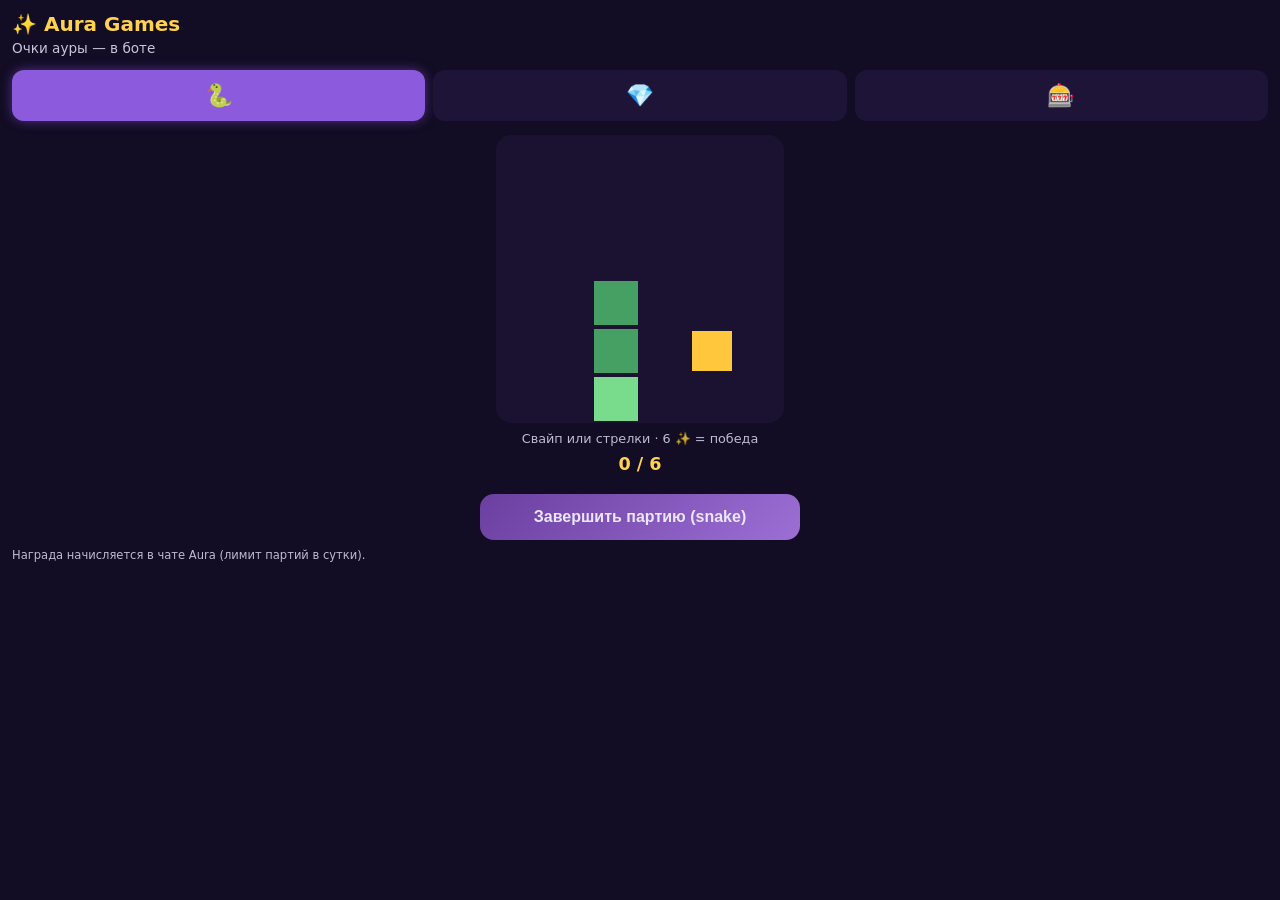
==== arcade_web/index.html @ c7f1192c "Add files via upload" ====
<!DOCTYPE html>
<html lang="ru">
<head>
  <meta charset="UTF-8" />
  <meta name="viewport" content="width=device-width, initial-scale=1, maximum-scale=1, user-scalable=no" />
  <title>Aura Games</title>
  <script src="https://telegram.org/js/telegram-web-app.js"></script>
  <link rel="stylesheet" href="style.css" />
</head>
<body>
  <header class="hdr">
    <h1>✨ Aura Games</h1>
    <p id="balance">Очки ауры — в боте</p>
  </header>
  <nav class="tabs">
    <button type="button" data-tab="snake" class="active">🐍</button>
    <button type="button" data-tab="crystals">💎</button>
    <button type="button" data-tab="slots">🎰</button>
  </nav>
  <main>
    <section id="snake" class="panel active">
      <canvas id="snakeCanvas" width="288" height="288"></canvas>
      <p class="hint">Свайп или стрелки · 6 ✨ = победа</p>
      <p id="snakeScore" class="score">0 / 6</p>
    </section>
    <section id="crystals" class="panel">
      <canvas id="crystalsCanvas" width="288" height="288"></canvas>
      <p class="hint">Тапни две соседние клетки · 20 очков = победа</p>
      <p id="crystalsScore" class="score">0 / 20</p>
    </section>
    <section id="slots" class="panel">
      <div class="reels" id="reels">
        <div class="reel">?</div>
        <div class="reel">?</div>
        <div class="reel">?</div>
      </div>
      <button type="button" id="spinBtn" class="btn">Крутить</button>
      <p id="slotsMsg" class="hint"></p>
    </section>
  </main>
  <footer>
    <button type="button" id="sendResult" class="btn primary" disabled>Отправить результат в бот</button>
    <p class="hint small">Награда начисляется в чате Aura (лимит партий в сутки).</p>
  </footer>
  <script src="app.js"></script>
</body>
</html>
---- arcade_web/style.css ----
:root {
  --bg: #120c24;
  --panel: #1e1438;
  --accent: #8c5adc;
  --gold: #ffd250;
  --text: #ebe6ff;
}

* { box-sizing: border-box; margin: 0; padding: 0; }

body {
  font-family: system-ui, -apple-system, Segoe UI, sans-serif;
  background: var(--bg);
  color: var(--text);
  min-height: 100vh;
  padding: 12px;
}

.hdr h1 { font-size: 1.25rem; color: var(--gold); }
.hdr p { font-size: 0.85rem; opacity: 0.85; margin-top: 4px; }

.tabs {
  display: flex;
  gap: 8px;
  margin: 14px 0;
}

.tabs button {
  flex: 1;
  padding: 12px;
  border: none;
  border-radius: 12px;
  background: var(--panel);
  font-size: 1.4rem;
  cursor: pointer;
}

.tabs button.active {
  background: var(--accent);
  box-shadow: 0 0 12px rgba(140, 90, 220, 0.5);
}

.panel { display: none; text-align: center; }
.panel.active { display: block; }

canvas {
  display: block;
  margin: 8px auto;
  border-radius: 16px;
  background: #1a1230;
  touch-action: none;
}

.hint { font-size: 0.8rem; opacity: 0.8; margin: 8px 0; }
.hint.small { font-size: 0.72rem; }
.score { font-size: 1.1rem; color: var(--gold); font-weight: 600; }

.reels {
  display: flex;
  justify-content: center;
  gap: 12px;
  margin: 20px 0;
}

.reel {
  width: 88px;
  height: 100px;
  background: var(--panel);
  border: 2px solid var(--gold);
  border-radius: 14px;
  font-size: 2.5rem;
  display: flex;
  align-items: center;
  justify-content: center;
}

.btn {
  width: 100%;
  max-width: 320px;
  padding: 14px;
  margin: 8px auto;
  display: block;
  border: none;
  border-radius: 14px;
  background: var(--panel);
  color: var(--text);
  font-size: 1rem;
  cursor: pointer;
}

.btn.primary {
  background: linear-gradient(135deg, #6b3fa0, #9b6fd4);
  font-weight: 600;
}

.btn:disabled { opacity: 0.45; cursor: not-allowed; }

footer { margin-top: 20px; padding-bottom: 24px; }
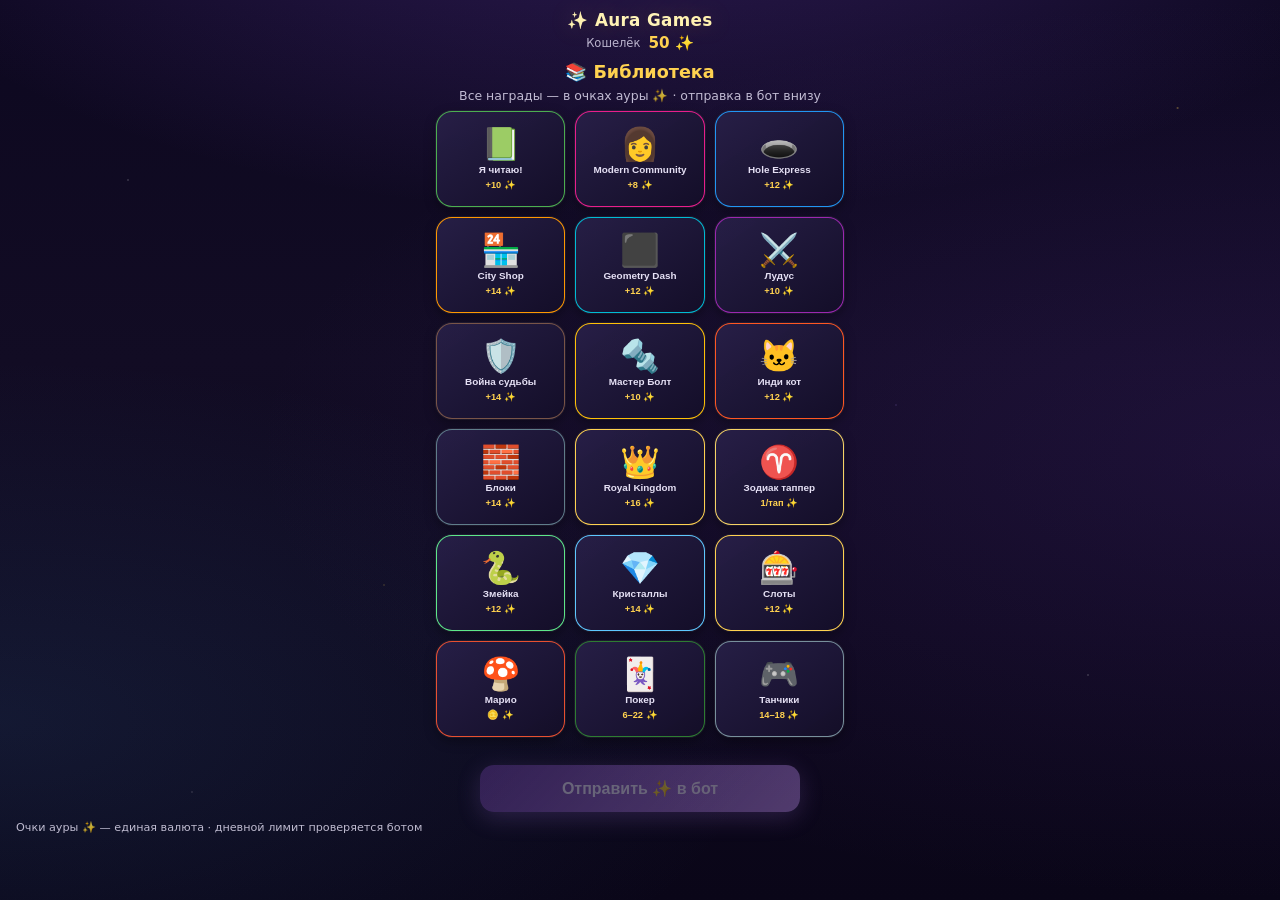
==== commit 9c64f95f: "Add files via upload" ====
--- a/arcade_web/index.html
+++ b/arcade_web/index.html
@@ -2,46 +2,247 @@
 <html lang="ru">
 <head>
   <meta charset="UTF-8" />
-  <meta name="viewport" content="width=device-width, initial-scale=1, maximum-scale=1, user-scalable=no" />
+  <meta name="viewport" content="width=device-width, initial-scale=1, maximum-scale=1, user-scalable=no, viewport-fit=cover" />
+  <meta name="theme-color" content="#0a0618" />
+  <meta http-equiv="Cache-Control" content="no-cache, no-store, must-revalidate" />
+  <meta http-equiv="Pragma" content="no-cache" />
+  <meta http-equiv="Expires" content="0" />
   <title>Aura Games</title>
+  <script>window.ARCADE_BUILD="20260627-zodiac-endless-2";</script>
   <script src="https://telegram.org/js/telegram-web-app.js"></script>
-  <link rel="stylesheet" href="style.css" />
+  <link rel="stylesheet" href="style.css?v=20260627-zodiac-endless-2" />
 </head>
 <body>
-  <header class="hdr">
+  <div id="particles" class="particles" aria-hidden="true"></div>
+
+  <header class="hdr hdr-compact">
     <h1>✨ Aura Games</h1>
-    <p id="balance">Очки ауры — в боте</p>
+    <div class="aura-wallet-bar">
+      <span class="aura-wallet-label">Кошелёк</span>
+      <span id="auraWallet" class="aura-wallet-balance">50 ✨</span>
+      <span id="auraSession" class="aura-wallet-session" hidden></span>
+    </div>
   </header>
-  <nav class="tabs">
-    <button type="button" data-tab="snake" class="active">🐍</button>
-    <button type="button" data-tab="crystals">💎</button>
-    <button type="button" data-tab="slots">🎰</button>
+
+  <div id="libraryBackBar" class="library-back-bar" hidden>
+    <button type="button" id="libraryBackBtn" class="btn library-back-btn">← Библиотека</button>
+  </div>
+
+  <nav class="tabs tabs-compact" aria-label="Быстрый доступ" hidden>
+    <button type="button" data-tab="library" class="active">
+      <span class="tab-icon">📚</span>
+      <span class="tab-label">Все</span>
+    </button>
+    <button type="button" data-tab="snake">
+      <span class="tab-icon">🐍</span>
+      <span class="tab-label">Змейка</span>
+    </button>
+    <button type="button" data-tab="crystals">
+      <span class="tab-icon">💎</span>
+      <span class="tab-label">Кристаллы</span>
+    </button>
+    <button type="button" data-tab="slots">
+      <span class="tab-icon">🎰</span>
+      <span class="tab-label">Слоты</span>
+    </button>
+    <button type="button" data-tab="mario">
+      <span class="tab-icon">🍄</span>
+      <span class="tab-label">Марио</span>
+    </button>
+    <button type="button" data-tab="poker">
+      <span class="tab-icon">🃏</span>
+      <span class="tab-label">Покер</span>
+    </button>
+    <button type="button" data-tab="tanks">
+      <span class="tab-icon">🎮</span>
+      <span class="tab-label">Танки</span>
+    </button>
   </nav>
+
   <main>
-    <section id="snake" class="panel active">
-      <canvas id="snakeCanvas" width="288" height="288"></canvas>
-      <p class="hint">Свайп или стрелки · 6 ✨ = победа</p>
-      <p id="snakeScore" class="score">0 / 6</p>
-    </section>
+    <section id="library" class="panel active">
+      <h2 class="library-heading">📚 Библиотека</h2>
+      <p class="hint library-hint">Все награды — в очках ауры ✨ · отправка в бот внизу</p>
+      <div id="libraryGrid" class="library-grid" aria-label="Игры"></div>
+    </section>
+
+    <section id="minigame" class="panel">
+      <p id="miniGameTitle" class="score">—</p>
+      <div id="miniGameFrame" class="game-frame minigame-frame">
+        <canvas id="miniGameCanvas" width="320" height="320"></canvas>
+        <button type="button" id="miniGameStartBtn" class="btn primary snake-start-btn">▶ Старт</button>
+      </div>
+      <p id="miniGameStatus" class="status-badge">Нажмите «Старт»</p>
+      <div id="miniGameControls" class="minigame-controls" hidden aria-label="Управление">
+        <button type="button" class="minigame-pad" data-mini-action="left" aria-label="Влево">◀</button>
+        <button type="button" class="minigame-pad minigame-pad-main" data-mini-action="action" aria-label="Действие">⬆</button>
+        <button type="button" class="minigame-pad" data-mini-action="right" aria-label="Вправо">▶</button>
+      </div>
+      <p class="hint">Победа → ✨ в кошелёк → «Отправить в бот»</p>
+    </section>
+
+    <section id="snake" class="panel">
+      <div id="snakeFrame" class="game-frame">
+        <canvas id="snakeCanvas" width="320" height="320"></canvas>
+        <button type="button" id="snakeStartBtn" class="btn primary snake-start-btn">▶ Старт</button>
+      </div>
+      <div class="progress-wrap" aria-hidden="true">
+        <div id="snakeProgress" class="progress-bar"></div>
+      </div>
+      <p id="snakeScore" class="score">0 / 6 · +12 ✨</p>
+      <p id="snakeStatus" class="status-badge">Нажмите «Старт»</p>
+      <p class="hint">Соберите 6 звёзд · не врежьтесь в стены</p>
+    </section>
+
     <section id="crystals" class="panel">
-      <canvas id="crystalsCanvas" width="288" height="288"></canvas>
-      <p class="hint">Тапни две соседние клетки · 20 очков = победа</p>
-      <p id="crystalsScore" class="score">0 / 20</p>
-    </section>
+      <div class="game-frame">
+        <canvas id="crystalsCanvas" width="320" height="320"></canvas>
+      </div>
+      <div class="progress-wrap">
+        <div id="crystalsProgress" class="progress-bar"></div>
+      </div>
+      <p id="crystalsScore" class="score">0 / 20 · +14 ✨</p>
+      <p id="crystalsStatus" class="status-badge">Тап: две соседние клетки</p>
+      <p class="hint">Поле 6×6 · 3+ в ряд исчезают · 20 очков = победа</p>
+    </section>
+
+    <section id="mario" class="panel">
+      <div id="marioFrame" class="game-frame mario-frame">
+        <canvas id="marioCanvas" width="360" height="260"></canvas>
+        <button type="button" id="marioStartBtn" class="btn primary snake-start-btn">▶ Старт</button>
+      </div>
+      <div class="progress-wrap" aria-hidden="true">
+        <div id="marioProgress" class="progress-bar"></div>
+      </div>
+      <p class="score">
+        <span id="marioCoins">0 🪙</span>
+        ·
+        <span id="marioAura">0 ✨</span>
+        ·
+        <span id="marioLives">❤️❤️❤️</span>
+        ·
+        <span id="marioLevelHud">Ур. 1/30</span>
+      </p>
+      <div class="mario-level-row">
+        <label class="mario-level-label" for="marioLevelSelect">Старт с уровня</label>
+        <select id="marioLevelSelect" class="mario-level-select" aria-label="Выбор уровня"></select>
+      </div>
+      <div class="mario-controls" aria-label="Управление">
+        <button type="button" class="mario-pad mario-pad-jump" data-mario="jump" aria-label="Прыжок">
+          <span class="mario-pad-icon" aria-hidden="true">⬆</span>
+          <span class="mario-pad-label">Прыжок</span>
+        </button>
+        <div class="mario-controls-row">
+          <button type="button" class="mario-pad mario-pad-dir" data-mario="left" aria-label="Влево">
+            <span class="mario-pad-icon" aria-hidden="true">◀</span>
+            <span class="mario-pad-label">Влево</span>
+          </button>
+          <button type="button" class="mario-pad mario-pad-dir" data-mario="right" aria-label="Вправо">
+            <span class="mario-pad-icon" aria-hidden="true">▶</span>
+            <span class="mario-pad-label">Вправо</span>
+          </button>
+        </div>
+      </div>
+      <p id="marioStatus" class="status-badge">Нажмите «Старт»</p>
+      <p class="hint">Кампания: флаг → следующий уровень · 100 🪙 = 1 ✨</p>
+    </section>
+
+    <section id="tanks" class="panel">
+      <div id="tanksFrame" class="game-frame tanks-frame">
+        <canvas id="tanksCanvas" width="208" height="208"></canvas>
+        <button type="button" id="tanksStartBtn" class="btn primary snake-start-btn">▶ Старт</button>
+      </div>
+      <div class="progress-wrap" aria-hidden="true">
+        <div id="tanksProgress" class="progress-bar"></div>
+      </div>
+      <p class="score">
+        <span id="tanksScore">—</span>
+        ·
+        <span id="tanksLives">❤️❤️❤️</span>
+        ·
+        <span id="tanksEnemies">🎯 12</span>
+      </p>
+      <div class="tanks-level-row">
+        <label class="tanks-level-label" for="tanksLevelSelect">Уровень</label>
+        <select id="tanksLevelSelect" class="tanks-level-select" aria-label="Выбор уровня"></select>
+      </div>
+      <div class="tanks-controls" aria-label="Управление танком">
+        <button type="button" class="tanks-pad tanks-pad-up" data-tanks="up" aria-label="Вверх">
+          <span class="tanks-pad-icon">⬆</span>
+          <span class="tanks-pad-label">Вверх</span>
+        </button>
+        <div class="tanks-controls-row">
+          <button type="button" class="tanks-pad tanks-pad-dir" data-tanks="left" aria-label="Влево">
+            <span class="tanks-pad-icon">◀</span>
+            <span class="tanks-pad-label">Влево</span>
+          </button>
+          <button type="button" class="tanks-pad tanks-pad-fire" data-tanks="fire" aria-label="Огонь">
+            <span class="tanks-pad-icon">🔥</span>
+            <span class="tanks-pad-label">Огонь</span>
+          </button>
+          <button type="button" class="tanks-pad tanks-pad-dir" data-tanks="right" aria-label="Вправо">
+            <span class="tanks-pad-icon">▶</span>
+            <span class="tanks-pad-label">Вправо</span>
+          </button>
+        </div>
+        <button type="button" class="tanks-pad tanks-pad-down" data-tanks="down" aria-label="Вниз">
+          <span class="tanks-pad-icon">⬇</span>
+          <span class="tanks-pad-label">Вниз</span>
+        </button>
+      </div>
+      <p id="tanksMapLabel" class="tanks-map-label">Карта: —</p>
+      <p id="tanksStatus" class="status-badge">Нажмите «Старт»</p>
+      <p class="hint hint-tight">12 врагов · 14 ✨ · база цела 18 ✨</p>
+    </section>
+
+    <section id="poker" class="panel">
+      <div class="poker-table" id="pokerTable">
+        <div class="poker-table-glow" aria-hidden="true"></div>
+        <div class="poker-chips" aria-hidden="true">
+          <span class="poker-chip red"></span>
+          <span class="poker-chip gold"></span>
+          <span class="poker-chip purple"></span>
+        </div>
+        <div class="poker-top">◆ AURA POKER ◆</div>
+        <div class="poker-hand-dots" id="pokerDots" aria-hidden="true">
+          <span></span><span></span><span></span><span></span><span></span>
+        </div>
+        <p id="pokerHands" class="score">Раздача 0 / 5</p>
+        <div id="pokerCombo" class="poker-combo" hidden></div>
+        <div id="pokerCards" class="poker-cards" aria-label="Ваши карты"></div>
+        <p id="pokerStatus" class="status-badge">Нажмите «Раздать»</p>
+        <button type="button" id="pokerDealBtn" class="btn poker-deal-btn">🃏 Раздать</button>
+        <p id="pokerMsg" class="hint">5 раздач · пара+ — очки ауры</p>
+      </div>
+    </section>
+
     <section id="slots" class="panel">
-      <div class="reels" id="reels">
-        <div class="reel">?</div>
-        <div class="reel">?</div>
-        <div class="reel">?</div>
-      </div>
-      <button type="button" id="spinBtn" class="btn">Крутить</button>
-      <p id="slotsMsg" class="hint"></p>
+      <div class="slots-machine">
+        <div class="slots-top">◆ AURA CASINO ◆</div>
+        <div class="reels" id="reels">
+          <div class="reel-wrap"><div class="reel" data-reel="0"><div class="reel-cell">?</div></div></div>
+          <div class="reel-wrap"><div class="reel" data-reel="1"><div class="reel-cell">?</div></div></div>
+          <div class="reel-wrap"><div class="reel" data-reel="2"><div class="reel-cell">?</div></div></div>
+        </div>
+        <button type="button" id="spinBtn" class="btn">🎰 Крутить</button>
+        <p id="slotsMsg" class="hint"></p>
+      </div>
     </section>
   </main>
+
   <footer>
-    <button type="button" id="sendResult" class="btn primary" disabled>Отправить результат в бот</button>
-    <p class="hint small">Награда начисляется в чате Aura (лимит партий в сутки).</p>
+    <div id="resultBanner" class="result-banner" hidden></div>
+    <button type="button" id="sendResult" class="btn primary" disabled>Отправить ✨ в бот</button>
+    <p class="hint small">Очки ауры ✨ — единая валюта · дневной лимит проверяется ботом</p>
   </footer>
-  <script src="app.js"></script>
+
+  <script src="engine.js?v=20260627-zodiac-endless-2"></script>
+  <script src="economy.js?v=20260627-zodiac-endless-2"></script>
+  <script src="app.js?v=20260627-zodiac-endless-2"></script>
+  <script src="library.js?v=20260627-zodiac-endless-2"></script>
+  <script src="mini-games.js?v=20260627-zodiac-endless-2"></script>
+  <script src="mario.js?v=20260627-zodiac-endless-2"></script>
+  <script src="poker.js?v=20260627-zodiac-endless-2"></script>
+  <script src="tanks.js?v=20260627-zodiac-endless-2"></script>
 </body>
 </html>
--- a/arcade_web/style.css
+++ b/arcade_web/style.css
@@ -1,77 +1,1316 @@
 :root {
-  --bg: #120c24;
-  --panel: #1e1438;
-  --accent: #8c5adc;
+  --bg-deep: #0a0618;
+  --bg-mid: #14102a;
+  --panel: rgba(36, 24, 68, 0.85);
+  --accent: #9b6fd4;
+  --accent-glow: rgba(155, 111, 212, 0.55);
   --gold: #ffd250;
-  --text: #ebe6ff;
-}
-
-* { box-sizing: border-box; margin: 0; padding: 0; }
-
+  --gold-dim: #c9a030;
+  --text: #f0ebff;
+  --snake: #5ee88a;
+  --danger: #ff6b8a;
+}
+
+* {
+  box-sizing: border-box;
+  margin: 0;
+  padding: 0;
+}
+
+html,
 body {
-  font-family: system-ui, -apple-system, Segoe UI, sans-serif;
-  background: var(--bg);
+  height: 100%;
+  overflow-x: hidden;
+}
+
+body {
+  font-family: "Segoe UI", system-ui, -apple-system, sans-serif;
+  background: var(--bg-deep);
   color: var(--text);
   min-height: 100vh;
-  padding: 12px;
-}
-
-.hdr h1 { font-size: 1.25rem; color: var(--gold); }
-.hdr p { font-size: 0.85rem; opacity: 0.85; margin-top: 4px; }
+  padding: 6px 8px 12px;
+  position: relative;
+}
+
+/* Фон: градиент + «звёзды» без тяжёлых картинок */
+body::before {
+  content: "";
+  position: fixed;
+  inset: 0;
+  z-index: -2;
+  background:
+    radial-gradient(ellipse 120% 80% at 50% -20%, rgba(120, 70, 200, 0.35), transparent 55%),
+    radial-gradient(ellipse 80% 50% at 100% 50%, rgba(80, 40, 140, 0.2), transparent),
+    radial-gradient(ellipse 60% 40% at 0% 80%, rgba(60, 120, 180, 0.15), transparent),
+    linear-gradient(180deg, #0d0820 0%, #120c24 40%, #0a0618 100%);
+}
+
+body::after {
+  content: "";
+  position: fixed;
+  inset: 0;
+  z-index: -1;
+  opacity: 0.45;
+  background-image:
+    radial-gradient(1px 1px at 10% 20%, #fff, transparent),
+    radial-gradient(1px 1px at 30% 65%, rgba(255, 215, 80, 0.9), transparent),
+    radial-gradient(1.5px 1.5px at 55% 15%, #fff, transparent),
+    radial-gradient(1px 1px at 70% 45%, rgba(180, 140, 255, 0.8), transparent),
+    radial-gradient(1px 1px at 85% 75%, #fff, transparent),
+    radial-gradient(1px 1px at 15% 88%, rgba(255, 255, 255, 0.7), transparent),
+    radial-gradient(1.5px 1.5px at 92% 12%, var(--gold), transparent);
+  background-size: 100% 100%;
+  pointer-events: none;
+  animation: twinkle 8s ease-in-out infinite alternate;
+}
+
+@keyframes twinkle {
+  from { opacity: 0.35; }
+  to { opacity: 0.55; }
+}
+
+.hdr {
+  text-align: center;
+  padding: 8px 0 4px;
+}
+
+.hdr-compact {
+  padding: 4px 0 2px;
+}
+
+.hdr h1 {
+  font-size: 1.35rem;
+  font-weight: 700;
+  background: linear-gradient(90deg, var(--gold), #fff6c0, var(--gold));
+  -webkit-background-clip: text;
+  background-clip: text;
+  color: transparent;
+  letter-spacing: 0.02em;
+  text-shadow: 0 0 24px rgba(255, 210, 80, 0.25);
+}
+
+.hdr-compact h1 {
+  font-size: 1.05rem;
+}
+
+.hdr p {
+  font-size: 0.82rem;
+  opacity: 0.75;
+  margin-top: 6px;
+}
 
 .tabs {
   display: flex;
+  flex-wrap: wrap;
   gap: 8px;
-  margin: 14px 0;
+  margin: 12px 0;
+}
+
+.aura-wallet-bar {
+  display: flex;
+  align-items: center;
+  justify-content: center;
+  gap: 8px;
+  margin-top: 4px;
+  flex-wrap: wrap;
+}
+
+.aura-wallet-label {
+  font-size: 0.72rem;
+  opacity: 0.75;
+}
+
+.aura-wallet-balance {
+  font-size: 0.95rem;
+  font-weight: 700;
+  color: var(--gold);
+}
+
+.aura-wallet-session {
+  font-size: 0.68rem;
+  color: #8aff8a;
+}
+
+.library-back-bar {
+  margin: 4px 8px 0;
+  text-align: left;
+}
+
+.library-back-btn {
+  padding: 6px 12px;
+  font-size: 0.8rem;
+}
+
+.library-heading {
+  font-size: 1.1rem;
+  margin: 8px 0 4px;
+  color: var(--gold);
+}
+
+.library-hint {
+  margin-bottom: 10px;
+}
+
+.library-grid {
+  display: grid;
+  grid-template-columns: repeat(3, 1fr);
+  gap: 10px;
+  padding: 0 6px 12px;
+  max-width: 420px;
+  margin: 0 auto;
+}
+
+.library-card {
+  display: flex;
+  flex-direction: column;
+  align-items: center;
+  justify-content: center;
+  gap: 4px;
+  min-height: 96px;
+  padding: 10px 6px;
+  border: none;
+  border-radius: 16px;
+  background: linear-gradient(145deg, rgba(40, 32, 72, 0.95), rgba(20, 14, 40, 0.98));
+  box-shadow:
+    0 0 0 1px rgba(255, 255, 255, 0.06),
+    0 4px 12px rgba(0, 0, 0, 0.35),
+    inset 0 0 0 1px var(--card-accent, rgba(255, 210, 80, 0.2));
+  color: var(--text);
+  cursor: pointer;
+  touch-action: manipulation;
+  -webkit-tap-highlight-color: transparent;
+}
+
+.library-card:active {
+  transform: scale(0.96);
+  filter: brightness(1.08);
+}
+
+.library-card-icon {
+  font-size: 2rem;
+  line-height: 1;
+}
+
+.library-card-title {
+  font-size: 0.62rem;
+  font-weight: 600;
+  line-height: 1.15;
+  text-align: center;
+  opacity: 0.95;
+}
+
+.library-card-reward {
+  font-size: 0.58rem;
+  color: var(--gold);
+  font-weight: 700;
+}
+
+.tabs-compact[hidden] {
+  display: none !important;
+}
+
+.tabs-compact {
+  display: flex;
+  flex-wrap: nowrap;
+  overflow-x: auto;
+  overflow-y: hidden;
+  gap: 5px;
+  margin: 4px 0 6px;
+  padding: 2px 2px 4px;
+  -webkit-overflow-scrolling: touch;
+  scrollbar-width: none;
+}
+
+.tabs-compact::-webkit-scrollbar {
+  display: none;
 }
 
 .tabs button {
   flex: 1;
-  padding: 12px;
+  min-width: calc(15% - 4px);
+  padding: 10px 6px 8px;
+  border: 1px solid rgba(255, 255, 255, 0.08);
+  border-radius: 14px;
+  background: var(--panel);
+  backdrop-filter: blur(8px);
+  cursor: pointer;
+  transition: transform 0.15s, box-shadow 0.2s, border-color 0.2s;
+  display: flex;
+  flex-direction: column;
+  align-items: center;
+  gap: 2px;
+}
+
+.tabs-compact button {
+  flex: 0 0 auto;
+  min-width: 48px;
+  padding: 5px 7px 4px;
+  border-radius: 10px;
+}
+
+.tabs button .tab-icon {
+  font-size: 1.5rem;
+  line-height: 1;
+}
+
+.tabs-compact button .tab-icon {
+  font-size: 1.15rem;
+}
+
+.tabs button .tab-label {
+  font-size: 0.58rem;
+  text-transform: uppercase;
+  letter-spacing: 0.06em;
+  opacity: 0.7;
+}
+
+.tabs-compact button .tab-label {
+  font-size: 0.48rem;
+  letter-spacing: 0.03em;
+  line-height: 1.1;
+}
+
+.tabs button.active {
+  border-color: var(--accent);
+  background: linear-gradient(145deg, rgba(107, 63, 160, 0.9), rgba(140, 90, 220, 0.75));
+  box-shadow: 0 4px 20px var(--accent-glow), inset 0 1px 0 rgba(255, 255, 255, 0.15);
+  transform: translateY(-1px);
+}
+
+.tabs button.active .tab-label {
+  opacity: 1;
+  color: var(--gold);
+}
+
+.panel {
+  display: none;
+  text-align: center;
+  animation: fadeIn 0.25s ease;
+}
+
+.panel.active {
+  display: block;
+}
+
+.panel:not(.active) {
+  content-visibility: hidden;
+  contain-intrinsic-size: auto 480px;
+}
+
+@keyframes fadeIn {
+  from {
+    opacity: 0;
+    transform: translateY(6px);
+  }
+  to {
+    opacity: 1;
+    transform: translateY(0);
+  }
+}
+
+.game-frame {
+  position: relative;
+  display: inline-block;
+  margin: 6px auto 10px;
+  padding: 6px;
+  border-radius: 20px;
+  background: linear-gradient(145deg, rgba(255, 215, 80, 0.25), rgba(107, 63, 160, 0.2));
+  box-shadow:
+    0 0 0 1px rgba(255, 255, 255, 0.06),
+    0 8px 32px rgba(0, 0, 0, 0.45),
+    inset 0 0 40px rgba(107, 63, 160, 0.15);
+}
+
+.game-frame .snake-start-btn {
+  position: absolute;
+  left: 50%;
+  top: 50%;
+  transform: translate(-50%, -50%);
+  z-index: 5;
+  width: min(72%, 220px);
+  max-width: none;
+  margin: 0;
+  touch-action: manipulation;
+  -webkit-tap-highlight-color: transparent;
+}
+
+.game-frame.snake-running .snake-start-btn,
+.game-frame.mario-running .snake-start-btn {
+  display: none;
+}
+
+.mario-level-row {
+  display: flex;
+  align-items: center;
+  justify-content: center;
+  gap: 8px;
+  max-width: min(340px, 96vw);
+  margin: 4px auto 2px;
+  padding: 0 8px;
+}
+
+.mario-level-label {
+  font-size: 0.75rem;
+  font-weight: 600;
+  opacity: 0.85;
+  white-space: nowrap;
+}
+
+.mario-level-select {
+  flex: 1;
+  min-width: 0;
+  max-width: 220px;
+  padding: 6px 8px;
+  border-radius: 10px;
+  border: 1px solid rgba(255, 210, 80, 0.35);
+  background: rgba(12, 8, 28, 0.95);
+  color: var(--text);
+  font-size: 0.8rem;
+  font-weight: 600;
+}
+
+.mario-level-select:disabled {
+  opacity: 0.55;
+}
+
+#mario .mario-controls {
+  touch-action: none;
+  display: flex;
+  flex-direction: column;
+  gap: 12px;
+  width: 100%;
+  max-width: min(360px, 96vw);
+  margin: 12px auto 8px;
+  padding: 12px 10px max(14px, env(safe-area-inset-bottom));
+  border-radius: 18px;
+  background: rgba(12, 8, 28, 0.88);
+  border: 1px solid rgba(255, 255, 255, 0.1);
+  box-shadow: 0 -4px 24px rgba(0, 0, 0, 0.35);
+  position: sticky;
+  bottom: 0;
+  z-index: 20;
+  -webkit-tap-highlight-color: transparent;
+}
+
+.mario-controls-row {
+  display: flex;
+  gap: 12px;
+  width: 100%;
+}
+
+.mario-pad {
+  flex: 1;
+  display: flex;
+  flex-direction: column;
+  align-items: center;
+  justify-content: center;
+  gap: 4px;
+  min-height: 72px;
+  min-width: 0;
+  padding: 12px 10px;
+  border: none;
+  border-radius: 16px;
+  background: linear-gradient(180deg, rgba(90, 70, 150, 0.95), rgba(45, 32, 85, 0.98));
+  color: var(--text);
+  cursor: pointer;
+  touch-action: manipulation;
+  box-shadow: 0 5px 0 rgba(0, 0, 0, 0.4), inset 0 1px 0 rgba(255, 255, 255, 0.12);
+  user-select: none;
+  -webkit-user-select: none;
+}
+
+.mario-pad-icon {
+  display: block;
+  font-size: clamp(2rem, 8vw, 2.6rem);
+  line-height: 1;
+  pointer-events: none;
+}
+
+.mario-pad-label {
+  display: block;
+  font-size: clamp(0.72rem, 3.2vw, 0.85rem);
+  font-weight: 600;
+  letter-spacing: 0.04em;
+  text-transform: uppercase;
+  opacity: 0.92;
+  pointer-events: none;
+}
+
+.mario-pad-jump {
+  min-height: 80px;
+  width: 100%;
+  background: linear-gradient(180deg, #e8b830 0%, #a87818 100%);
+  color: #1a0a08;
+  box-shadow: 0 5px 0 #6b4810, inset 0 1px 0 rgba(255, 255, 255, 0.35);
+}
+
+.mario-pad-jump .mario-pad-label {
+  opacity: 0.85;
+}
+
+.mario-pad-dir {
+  min-height: 76px;
+}
+
+.mario-pad:active,
+.mario-pad.mario-pad-active {
+  transform: translateY(4px);
+  box-shadow: 0 1px 0 rgba(0, 0, 0, 0.4);
+  filter: brightness(1.06);
+}
+
+.mario-pad-jump:active,
+.mario-pad-jump.mario-pad-active {
+  box-shadow: 0 1px 0 #6b4810;
+}
+
+.mario-frame {
+  background: linear-gradient(180deg, rgba(94, 148, 252, 0.35), rgba(20, 12, 40, 0.5));
+}
+
+.mario-frame canvas {
+  display: block;
+  border-radius: 14px;
+  image-rendering: pixelated;
+  image-rendering: crisp-edges;
+}
+
+/* --- Танчики --- */
+.tanks-frame {
+  background: linear-gradient(180deg, rgba(40, 40, 48, 0.5), rgba(10, 8, 20, 0.6));
+}
+
+.tanks-frame canvas {
+  display: block;
+  border-radius: 12px;
+  image-rendering: pixelated;
+  image-rendering: crisp-edges;
+  background: #0a0a0a;
+}
+
+.game-frame.minigame-running .snake-start-btn,
+.game-frame.tanks-running .snake-start-btn {
+  display: none;
+}
+
+.minigame-frame canvas {
+  display: block;
+  border-radius: 12px;
+  touch-action: none;
+  cursor: pointer;
+}
+
+.minigame-controls {
+  display: flex;
+  gap: 8px;
+  justify-content: center;
+  max-width: min(340px, 96vw);
+  margin: 8px auto 4px;
+  padding: 8px;
+  border-radius: 14px;
+  background: rgba(12, 8, 28, 0.95);
+  border: 1px solid rgba(255, 255, 255, 0.1);
+  touch-action: manipulation;
+}
+
+.minigame-pad {
+  flex: 1;
+  min-height: 48px;
   border: none;
   border-radius: 12px;
-  background: var(--panel);
-  font-size: 1.4rem;
+  background: linear-gradient(180deg, rgba(70, 75, 90, 0.95), rgba(35, 38, 50, 0.98));
+  color: var(--text);
+  font-size: 1.2rem;
+  font-weight: 700;
+  touch-action: manipulation;
+  user-select: none;
+}
+
+.minigame-pad-main {
+  background: linear-gradient(180deg, #e85030, #a82818);
+  color: #fff;
+  font-size: 1.1rem;
+}
+
+.minigame-pad:active,
+.minigame-pad.minigame-pad-active {
+  transform: translateY(3px);
+  filter: brightness(1.1);
+}
+
+.game-frame.tanks-running .snake-start-btn {
+  display: none;
+}
+
+.tanks-level-row {
+  display: flex;
+  align-items: center;
+  justify-content: center;
+  gap: 8px;
+  max-width: min(340px, 96vw);
+  margin: 4px auto 2px;
+  padding: 0 8px;
+}
+
+.tanks-level-label {
+  font-size: 0.75rem;
+  font-weight: 600;
+  opacity: 0.85;
+  white-space: nowrap;
+}
+
+.tanks-level-select {
+  flex: 1;
+  min-width: 0;
+  max-width: 220px;
+  padding: 6px 8px;
+  border-radius: 10px;
+  border: 1px solid rgba(255, 210, 80, 0.35);
+  background: rgba(12, 8, 28, 0.95);
+  color: var(--text);
+  font-size: 0.8rem;
+  font-weight: 600;
+}
+
+.tanks-level-select:disabled {
+  opacity: 0.55;
+}
+
+.tanks-map-label {
+  font-size: 0.68rem;
+  opacity: 0.75;
+  margin: 2px 0 0;
+  color: var(--gold);
+}
+
+.hint-tight {
+  margin: 4px 8px 6px;
+  font-size: 0.72rem;
+}
+
+#tanks .tanks-controls {
+  display: flex;
+  flex-direction: column;
+  gap: 8px;
+  width: 100%;
+  max-width: min(340px, 96vw);
+  margin: 8px auto 4px;
+  padding: 10px 10px max(12px, env(safe-area-inset-bottom));
+  border-radius: 16px;
+  background: rgba(12, 8, 28, 0.95);
+  border: 1px solid rgba(255, 255, 255, 0.1);
+  box-shadow: 0 -4px 24px rgba(0, 0, 0, 0.35);
+  -webkit-tap-highlight-color: transparent;
+  touch-action: manipulation;
+  position: relative;
+  z-index: 30;
+}
+
+.tanks-controls-row {
+  display: flex;
+  gap: 6px;
+  width: 100%;
+}
+
+.tanks-pad {
+  flex: 1;
+  display: flex;
+  flex-direction: column;
+  align-items: center;
+  justify-content: center;
+  gap: 2px;
+  min-height: 48px;
+  border: none;
+  border-radius: 12px;
+  background: linear-gradient(180deg, rgba(70, 75, 90, 0.95), rgba(35, 38, 50, 0.98));
+  color: var(--text);
   cursor: pointer;
-}
-
-.tabs button.active {
-  background: var(--accent);
-  box-shadow: 0 0 12px rgba(140, 90, 220, 0.5);
-}
-
-.panel { display: none; text-align: center; }
-.panel.active { display: block; }
+  touch-action: manipulation;
+  -webkit-user-select: none;
+  user-select: none;
+  box-shadow: 0 3px 0 rgba(0, 0, 0, 0.4), inset 0 1px 0 rgba(255, 255, 255, 0.1);
+  user-select: none;
+  padding: 4px 2px;
+}
+
+.tanks-pad-icon {
+  font-size: 1.25rem;
+  line-height: 1;
+  pointer-events: none;
+}
+
+.tanks-pad-label {
+  font-size: 0.55rem;
+  font-weight: 600;
+  text-transform: uppercase;
+  letter-spacing: 0.03em;
+  opacity: 0.85;
+  pointer-events: none;
+}
+
+.tanks-pad-up,
+.tanks-pad-down {
+  width: 100%;
+  min-height: 40px;
+}
+
+.tanks-pad-fire {
+  min-height: 48px;
+  background: linear-gradient(180deg, #e85030 0%, #a82818 100%);
+  color: #fff8f0;
+  box-shadow: 0 3px 0 #6b1810, inset 0 1px 0 rgba(255, 255, 255, 0.25);
+}
+
+.tanks-pad-dir {
+  min-height: 46px;
+}
+
+.tanks-pad:active,
+.tanks-pad.tanks-pad-active {
+  transform: translateY(4px);
+  box-shadow: 0 1px 0 rgba(0, 0, 0, 0.4);
+  filter: brightness(1.08);
+}
+
+.tanks-pad-fire:active,
+.tanks-pad-fire.tanks-pad-active {
+  box-shadow: 0 1px 0 #6b1810;
+}
+
+.game-frame::before {
+  content: "";
+  position: absolute;
+  inset: -2px;
+  border-radius: 22px;
+  background: linear-gradient(135deg, var(--gold-dim), transparent 40%, var(--accent));
+  z-index: -1;
+  opacity: 0.5;
+}
 
 canvas {
   display: block;
-  margin: 8px auto;
+  border-radius: 14px;
+  touch-action: none;
+  width: min(92vw, 320px);
+  height: auto;
+  aspect-ratio: 1;
+}
+
+.progress-wrap {
+  max-width: 280px;
+  margin: 0 auto 6px;
+  height: 8px;
+  background: rgba(0, 0, 0, 0.35);
+  border-radius: 99px;
+  overflow: hidden;
+  border: 1px solid rgba(255, 255, 255, 0.06);
+}
+
+.progress-bar {
+  height: 100%;
+  width: 0%;
+  border-radius: 99px;
+  background: linear-gradient(90deg, var(--accent), var(--gold));
+  transition: width 0.35s ease;
+  box-shadow: 0 0 12px var(--accent-glow);
+}
+
+.hint {
+  font-size: 0.78rem;
+  opacity: 0.78;
+  margin: 6px 8px;
+  line-height: 1.35;
+}
+
+.hint.small {
+  font-size: 0.7rem;
+}
+
+.score {
+  font-size: 1.15rem;
+  color: var(--gold);
+  font-weight: 700;
+  text-shadow: 0 0 16px rgba(255, 210, 80, 0.35);
+  margin: 4px 0;
+}
+
+.status-badge {
+  display: inline-block;
+  padding: 4px 12px;
+  border-radius: 99px;
+  font-size: 0.75rem;
+  font-weight: 600;
+  margin-top: 4px;
+  background: rgba(107, 63, 160, 0.4);
+  border: 1px solid rgba(255, 255, 255, 0.1);
+}
+
+.status-badge.win {
+  background: rgba(94, 232, 138, 0.2);
+  border-color: rgba(94, 232, 138, 0.5);
+  color: #9fffb8;
+}
+
+.result-banner {
+  margin: 0 auto 8px;
+  max-width: 460px;
+  padding: 10px 14px;
   border-radius: 16px;
-  background: #1a1230;
-  touch-action: none;
-}
-
-.hint { font-size: 0.8rem; opacity: 0.8; margin: 8px 0; }
-.hint.small { font-size: 0.72rem; }
-.score { font-size: 1.1rem; color: var(--gold); font-weight: 600; }
-
-.reels {
+  border: 1px solid rgba(255, 210, 80, 0.35);
+  background: linear-gradient(135deg, rgba(80, 45, 125, 0.78), rgba(20, 15, 40, 0.88));
+  box-shadow: 0 10px 28px rgba(0, 0, 0, 0.25);
+  color: #fff;
+  font-size: 0.9rem;
+  font-weight: 700;
+  text-align: center;
+}
+
+.result-banner.win {
+  border-color: rgba(94, 232, 138, 0.65);
+  background: linear-gradient(135deg, rgba(35, 96, 70, 0.82), rgba(20, 15, 40, 0.9));
+}
+
+/* --- Покер --- */
+.poker-table {
+  position: relative;
+  max-width: 380px;
+  margin: 0 auto;
+  padding: 18px 14px 22px;
+  border-radius: 22px;
+  background:
+    radial-gradient(ellipse 90% 60% at 50% 0%, rgba(80, 160, 100, 0.25), transparent),
+    linear-gradient(165deg, #1a5c38 0%, #0f3220 40%, #140a28 100%);
+  border: 2px solid var(--gold-dim);
+  box-shadow:
+    inset 0 4px 32px rgba(0, 0, 0, 0.5),
+    0 14px 36px rgba(0, 0, 0, 0.45);
+  overflow: hidden;
+}
+
+.poker-table-glow {
+  position: absolute;
+  inset: 0;
+  background: radial-gradient(circle at 50% 30%, rgba(255, 210, 80, 0.12), transparent 55%);
+  pointer-events: none;
+  opacity: 0;
+  transition: opacity 0.5s;
+}
+
+.poker-table.poker-table-win .poker-table-glow {
+  opacity: 1;
+  animation: pokerGlowPulse 1.2s ease infinite alternate;
+}
+
+@keyframes pokerGlowPulse {
+  from { opacity: 0.5; }
+  to { opacity: 1; }
+}
+
+.poker-chips {
+  position: absolute;
+  top: 10px;
+  right: 12px;
+  display: flex;
+  gap: 4px;
+  pointer-events: none;
+}
+
+.poker-chip {
+  width: 22px;
+  height: 22px;
+  border-radius: 50%;
+  border: 2px dashed rgba(255, 255, 255, 0.45);
+  box-shadow: 0 2px 4px rgba(0, 0, 0, 0.4);
+}
+
+.poker-chip.red {
+  background: linear-gradient(145deg, #e84040, #a01818);
+}
+
+.poker-chip.gold {
+  background: linear-gradient(145deg, #ffd250, #b88818);
+  margin-top: 6px;
+}
+
+.poker-chip.purple {
+  background: linear-gradient(145deg, #9b6fd4, #5a3088);
+}
+
+.poker-top {
+  position: relative;
+  z-index: 1;
+  font-size: 0.72rem;
+  letter-spacing: 0.22em;
+  color: var(--gold);
+  margin-bottom: 6px;
+  text-shadow: 0 0 12px rgba(255, 210, 80, 0.4);
+}
+
+.poker-hand-dots {
   display: flex;
   justify-content: center;
-  gap: 12px;
-  margin: 20px 0;
-}
-
-.reel {
-  width: 88px;
-  height: 100px;
-  background: var(--panel);
-  border: 2px solid var(--gold);
-  border-radius: 14px;
-  font-size: 2.5rem;
+  gap: 8px;
+  margin: 6px 0 4px;
+}
+
+.poker-hand-dots span {
+  width: 10px;
+  height: 10px;
+  border-radius: 50%;
+  background: rgba(0, 0, 0, 0.35);
+  border: 1px solid rgba(255, 255, 255, 0.15);
+  transition: background 0.3s, box-shadow 0.3s, transform 0.3s;
+}
+
+.poker-hand-dots span.done {
+  background: linear-gradient(145deg, #6b8fd4, #4a5a98);
+  box-shadow: 0 0 8px rgba(120, 140, 220, 0.5);
+}
+
+.poker-hand-dots span.win {
+  background: linear-gradient(145deg, #ffd250, #c89820);
+  transform: scale(1.15);
+  box-shadow: 0 0 10px rgba(255, 210, 80, 0.7);
+}
+
+.poker-combo {
+  position: relative;
+  z-index: 2;
+  margin: 4px auto 8px;
+  padding: 6px 16px;
+  border-radius: 99px;
+  font-size: 0.85rem;
+  font-weight: 700;
+  letter-spacing: 0.06em;
+  color: #fff8e0;
+  background: linear-gradient(90deg, rgba(107, 63, 160, 0.9), rgba(140, 90, 200, 0.9));
+  border: 1px solid rgba(255, 215, 80, 0.4);
+  box-shadow: 0 4px 16px rgba(0, 0, 0, 0.35);
+  animation: comboPop 0.45s cubic-bezier(0.34, 1.4, 0.64, 1);
+}
+
+.poker-combo-big {
+  background: linear-gradient(90deg, #c87818, #e8b830);
+  color: #1a0a08;
+  font-size: 0.95rem;
+}
+
+.poker-combo-mega {
+  background: linear-gradient(90deg, #e82050, #ffd250, #9b6fd4);
+  color: #fff;
+  font-size: 1.05rem;
+  animation: comboPop 0.5s ease, comboShine 1.5s ease infinite;
+}
+
+@keyframes comboPop {
+  from {
+    opacity: 0;
+    transform: scale(0.7) translateY(8px);
+  }
+  to {
+    opacity: 1;
+    transform: scale(1) translateY(0);
+  }
+}
+
+@keyframes comboShine {
+  50% { filter: brightness(1.15); }
+}
+
+.poker-cards {
+  position: relative;
+  z-index: 1;
+  display: flex;
+  flex-wrap: nowrap;
+  justify-content: center;
+  gap: clamp(4px, 1.5vw, 10px);
+  margin: 10px auto 14px;
+  padding: 16px 10px 18px;
+  min-height: 128px;
+  perspective: 800px;
+  background:
+    repeating-linear-gradient(
+      45deg,
+      transparent,
+      transparent 8px,
+      rgba(0, 0, 0, 0.03) 8px,
+      rgba(0, 0, 0, 0.03) 16px
+    ),
+    radial-gradient(ellipse at center, #35884a 0%, #1e5230 55%, #143820 100%);
+  border-radius: 16px;
+  border: 3px solid rgba(255, 215, 80, 0.35);
+  box-shadow:
+    inset 0 8px 28px rgba(0, 0, 0, 0.55),
+    0 0 0 1px rgba(255, 255, 255, 0.06);
+}
+
+.poker-cards.session-win .poker-card {
+  animation: cardWinPulse 0.8s ease infinite alternate;
+}
+
+@keyframes cardWinPulse {
+  from { filter: brightness(1); }
+  to { filter: brightness(1.12); }
+}
+
+.poker-cards.dealing .poker-card {
+  animation: pokerDeal 0.45s cubic-bezier(0.34, 1.2, 0.64, 1) backwards;
+}
+
+.poker-cards.dealing .poker-card:nth-child(1) { animation-delay: 0.05s; }
+.poker-cards.dealing .poker-card:nth-child(2) { animation-delay: 0.12s; }
+.poker-cards.dealing .poker-card:nth-child(3) { animation-delay: 0.19s; }
+.poker-cards.dealing .poker-card:nth-child(4) { animation-delay: 0.26s; }
+.poker-cards.dealing .poker-card:nth-child(5) { animation-delay: 0.33s; }
+
+@keyframes pokerDeal {
+  from {
+    opacity: 0;
+    transform: translateY(-40px) rotateY(90deg) scale(0.6);
+  }
+  to {
+    opacity: 1;
+    transform: translateY(0) rotateY(0) scale(1);
+  }
+}
+
+.poker-cards.draw-flip .poker-card:not(.held) {
+  animation: pokerFlip 0.55s ease;
+}
+
+.poker-cards.reveal-win .poker-card.combo-glow {
+  animation: cardReveal 0.5s ease;
+}
+
+@keyframes pokerFlip {
+  0% { transform: rotateY(0); }
+  45% { transform: rotateY(90deg) scale(0.95); }
+  100% { transform: rotateY(0); }
+}
+
+@keyframes cardReveal {
+  50% { transform: translateY(-6px) scale(1.05); }
+}
+
+/* --- Карта --- */
+.poker-card {
+  --card-w: clamp(58px, 16vw, 68px);
+  --card-h: clamp(82px, 22vw, 96px);
+  position: relative;
+  width: var(--card-w);
+  height: var(--card-h);
+  flex-shrink: 0;
+  border: none;
+  border-radius: 11px;
+  background: linear-gradient(160deg, #fffef9 0%, #f0ebe0 45%, #e0d8cc 100%);
+  color: #1a1830;
+  box-shadow:
+    0 1px 0 rgba(255, 255, 255, 0.9) inset,
+    0 5px 0 rgba(40, 30, 20, 0.35),
+    0 8px 16px rgba(0, 0, 0, 0.35);
+  cursor: pointer;
+  touch-action: manipulation;
+  padding: 0;
+  transition: transform 0.2s, box-shadow 0.2s;
+  -webkit-tap-highlight-color: transparent;
+  overflow: hidden;
+}
+
+.poker-card::before {
+  content: "";
+  position: absolute;
+  inset: 3px;
+  border-radius: 8px;
+  border: 1px solid rgba(0, 0, 0, 0.06);
+  pointer-events: none;
+}
+
+.poker-card.red {
+  color: #d01830;
+}
+
+.poker-card.suit-spades .poker-pip,
+.poker-card.suit-clubs .poker-pip {
+  color: #1a2838;
+}
+
+.poker-card.suit-hearts .poker-pip,
+.poker-card.suit-diamonds .poker-pip,
+.poker-card.red .poker-corner {
+  color: #d01830;
+}
+
+.poker-corner {
+  position: absolute;
+  display: flex;
+  flex-direction: column;
+  align-items: center;
+  line-height: 1;
+  pointer-events: none;
+}
+
+.poker-corner.tl {
+  top: 5px;
+  left: 6px;
+}
+
+.poker-corner.br {
+  bottom: 5px;
+  right: 6px;
+  transform: rotate(180deg);
+}
+
+.poker-corner-rank {
+  font-size: clamp(0.75rem, 3.2vw, 0.9rem);
+  font-weight: 800;
+  font-family: Georgia, "Times New Roman", serif;
+}
+
+.poker-corner-suit {
+  font-size: clamp(0.7rem, 3vw, 0.85rem);
+  margin-top: 1px;
+}
+
+.poker-center {
+  position: absolute;
+  inset: 0;
   display: flex;
   align-items: center;
   justify-content: center;
+  pointer-events: none;
+}
+
+.poker-pip {
+  font-size: clamp(2rem, 8vw, 2.6rem);
+  line-height: 1;
+  text-shadow: 0 1px 0 rgba(255, 255, 255, 0.5);
+  opacity: 0.92;
+}
+
+.poker-card.face-card .poker-pip {
+  font-size: clamp(1.2rem, 5vw, 1.5rem);
+  opacity: 0.35;
+}
+
+.poker-face-art {
+  position: absolute;
+  font-size: clamp(1.8rem, 7vw, 2.2rem);
+  font-weight: 800;
+  font-family: Georgia, serif;
+  opacity: 0.85;
+  text-shadow: 0 2px 0 rgba(0, 0, 0, 0.08);
+}
+
+.poker-card.rank-k .poker-face-art,
+.poker-card.rank-a .poker-face-art {
+  color: #c89820;
+}
+
+/* Рубашка */
+.poker-card.back {
+  background: linear-gradient(135deg, #3a2288 0%, #1e1048 50%, #2a1868 100%);
+  cursor: default;
+  overflow: hidden;
+}
+
+.poker-back-pattern {
+  position: absolute;
+  inset: 6px;
+  border-radius: 7px;
+  border: 2px solid rgba(255, 215, 80, 0.35);
+  background:
+    repeating-linear-gradient(
+      -45deg,
+      rgba(255, 255, 255, 0.06) 0,
+      rgba(255, 255, 255, 0.06) 2px,
+      transparent 2px,
+      transparent 8px
+    ),
+    repeating-linear-gradient(
+      45deg,
+      rgba(255, 255, 255, 0.04) 0,
+      rgba(255, 255, 255, 0.04) 2px,
+      transparent 2px,
+      transparent 8px
+    );
+  pointer-events: none;
+}
+
+.poker-back-logo {
+  position: absolute;
+  inset: 0;
+  display: flex;
+  align-items: center;
+  justify-content: center;
+  font-size: 1.75rem;
+  opacity: 0.85;
+  text-shadow: 0 0 16px rgba(255, 210, 80, 0.6);
+  pointer-events: none;
+}
+
+.poker-hold-tag {
+  position: absolute;
+  bottom: 4px;
+  left: 50%;
+  transform: translateX(-50%);
+  padding: 2px 6px;
+  border-radius: 4px;
+  font-size: 0.55rem;
+  font-weight: 800;
+  letter-spacing: 0.08em;
+  color: #1a0a08;
+  background: linear-gradient(180deg, #ffd250, #e8a820);
+  box-shadow: 0 1px 4px rgba(0, 0, 0, 0.35);
+  pointer-events: none;
+  z-index: 2;
+}
+
+.poker-card.held {
+  transform: translateY(-10px) scale(1.03);
+  box-shadow:
+    0 0 0 3px var(--gold),
+    0 10px 0 rgba(40, 30, 20, 0.3),
+    0 0 24px rgba(255, 210, 80, 0.55);
+  z-index: 3;
+}
+
+.poker-card.combo-glow {
+  box-shadow:
+    0 0 0 2px rgba(255, 210, 80, 0.8),
+    0 5px 0 rgba(40, 30, 20, 0.35),
+    0 0 18px rgba(255, 220, 100, 0.5);
+}
+
+.poker-card:active:not(.back) {
+  transform: translateY(-6px) scale(1.02);
+}
+
+.poker-deal-btn {
+  position: relative;
+  z-index: 1;
+  background: linear-gradient(180deg, #ffe066 0%, #d89818 100%);
+  color: #1a0a08;
+  font-weight: 700;
+  max-width: 260px;
+  margin: 10px auto 6px;
+  padding: 16px;
+  box-shadow: 0 5px 0 #6b4810, 0 10px 24px rgba(0, 0, 0, 0.35);
+}
+
+.poker-deal-btn:disabled {
+  filter: grayscale(0.5);
+}
+
+/* --- Слоты --- */
+.slots-machine {
+  max-width: 320px;
+  margin: 0 auto;
+  padding: 16px 12px 20px;
+  border-radius: 20px;
+  background: linear-gradient(180deg, #2a1848 0%, #1a1030 100%);
+  border: 2px solid var(--gold-dim);
+  box-shadow:
+    inset 0 4px 20px rgba(0, 0, 0, 0.5),
+    0 12px 28px rgba(0, 0, 0, 0.4);
+}
+
+.slots-top {
+  font-size: 0.7rem;
+  letter-spacing: 0.2em;
+  color: var(--gold);
+  margin-bottom: 12px;
+  opacity: 0.9;
+}
+
+.reels {
+  display: flex;
+  justify-content: center;
+  gap: 10px;
+  margin: 8px 0 16px;
+  padding: 12px 8px;
+  background: #0a0618;
+  border-radius: 12px;
+  border: 3px solid #3d2860;
+  box-shadow: inset 0 6px 16px rgba(0, 0, 0, 0.8);
+}
+
+.reel-wrap {
+  width: 76px;
+  height: 96px;
+  overflow: hidden;
+  border-radius: 10px;
+  background: linear-gradient(180deg, #1e1438, #0f0a1c);
+  border: 2px solid rgba(255, 215, 80, 0.35);
+  position: relative;
+}
+
+.reel-wrap::after {
+  content: "";
+  position: absolute;
+  inset: 0;
+  background: linear-gradient(
+    180deg,
+    rgba(0, 0, 0, 0.5) 0%,
+    transparent 25%,
+    transparent 75%,
+    rgba(0, 0, 0, 0.5) 100%
+  );
+  pointer-events: none;
+}
+
+.reel {
+  display: flex;
+  flex-direction: column;
+  align-items: center;
+  transition: transform 0.1s linear;
+}
+
+.reel.spinning {
+  animation: reelBlur 0.08s linear infinite;
+}
+
+@keyframes reelBlur {
+  0% { transform: translateY(0); filter: blur(0); }
+  50% { transform: translateY(-8px); filter: blur(1px); }
+  100% { transform: translateY(0); filter: blur(0); }
+}
+
+.reel-cell {
+  height: 96px;
+  display: flex;
+  align-items: center;
+  justify-content: center;
+  font-size: 2.6rem;
+  flex-shrink: 0;
+}
+
+.reel-wrap.jackpot {
+  animation: jackpotPulse 0.6s ease infinite alternate;
+  border-color: var(--gold);
+  box-shadow: 0 0 20px rgba(255, 210, 80, 0.6);
+}
+
+@keyframes jackpotPulse {
+  from { box-shadow: 0 0 12px rgba(255, 210, 80, 0.4); }
+  to { box-shadow: 0 0 28px rgba(255, 210, 80, 0.9); }
+}
+
+#spinBtn {
+  background: linear-gradient(180deg, #e8b830 0%, #a87818 100%);
+  color: #1a0a08;
+  font-weight: 700;
+  text-shadow: 0 1px 0 rgba(255, 255, 255, 0.3);
+  box-shadow: 0 4px 0 #6b4810, 0 8px 20px rgba(0, 0, 0, 0.35);
+  max-width: 200px;
+}
+
+#spinBtn:active:not(:disabled) {
+  transform: translateY(3px);
+  box-shadow: 0 1px 0 #6b4810;
+}
+
+#spinBtn:disabled {
+  filter: grayscale(0.6);
 }
 
 .btn {
@@ -86,13 +1325,58 @@
   color: var(--text);
   font-size: 1rem;
   cursor: pointer;
+  border: 1px solid rgba(255, 255, 255, 0.08);
 }
 
 .btn.primary {
-  background: linear-gradient(135deg, #6b3fa0, #9b6fd4);
+  background: linear-gradient(135deg, #6b3fa0, #b88ae8);
   font-weight: 600;
-}
-
-.btn:disabled { opacity: 0.45; cursor: not-allowed; }
-
-footer { margin-top: 20px; padding-bottom: 24px; }
+  border: none;
+  box-shadow: 0 6px 24px var(--accent-glow);
+}
+
+.btn.primary:not(:disabled):hover {
+  filter: brightness(1.08);
+}
+
+.btn:disabled {
+  opacity: 0.4;
+  cursor: not-allowed;
+}
+
+footer {
+  margin-top: 16px;
+  padding-bottom: max(16px, env(safe-area-inset-bottom));
+}
+
+body.zodiac-tapper-mode footer {
+  display: none;
+}
+
+body.zodiac-tapper-mode {
+  padding-bottom: max(8px, env(safe-area-inset-bottom));
+}
+
+.particles {
+  pointer-events: none;
+  position: fixed;
+  inset: 0;
+  z-index: 100;
+  overflow: hidden;
+}
+
+.particle {
+  position: absolute;
+  width: 6px;
+  height: 6px;
+  border-radius: 50%;
+  background: var(--gold);
+  animation: particleFly 0.9s ease-out forwards;
+}
+
+@keyframes particleFly {
+  to {
+    transform: translate(var(--tx), var(--ty)) scale(0);
+    opacity: 0;
+  }
+}
